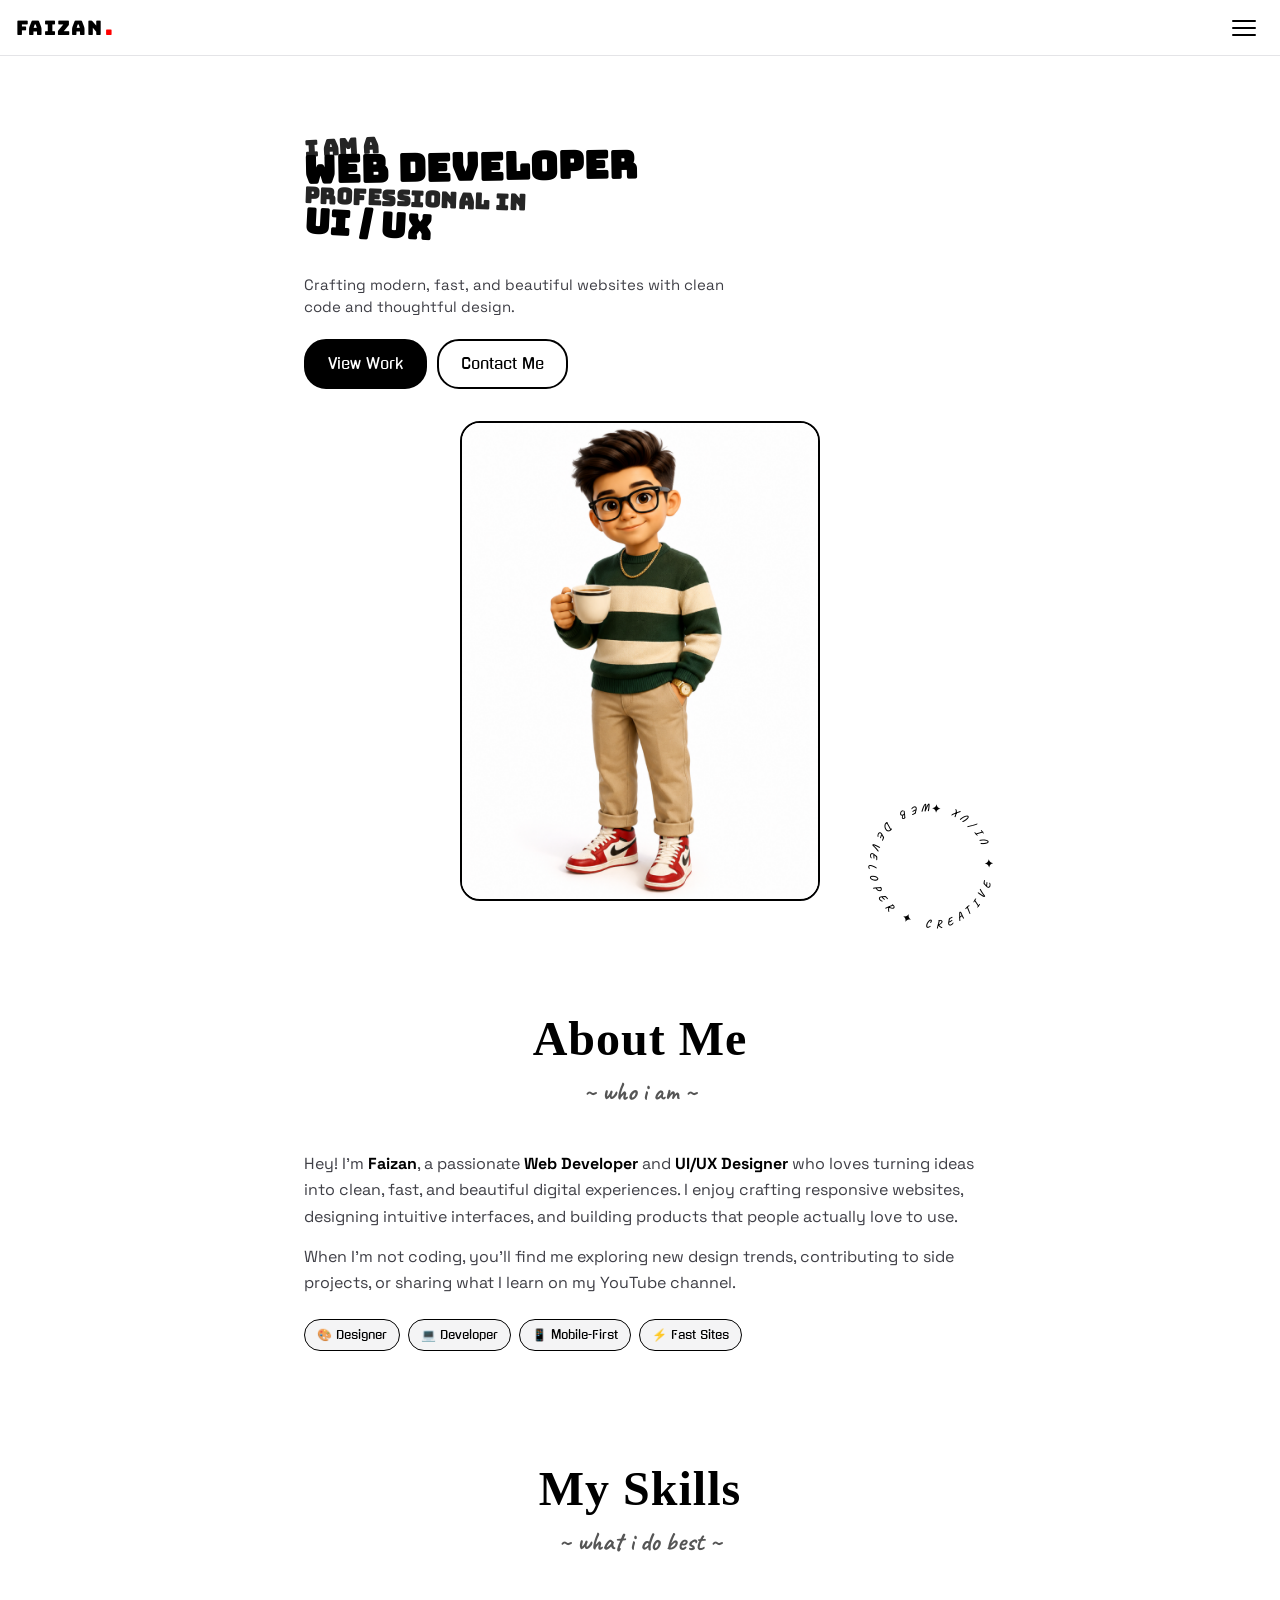
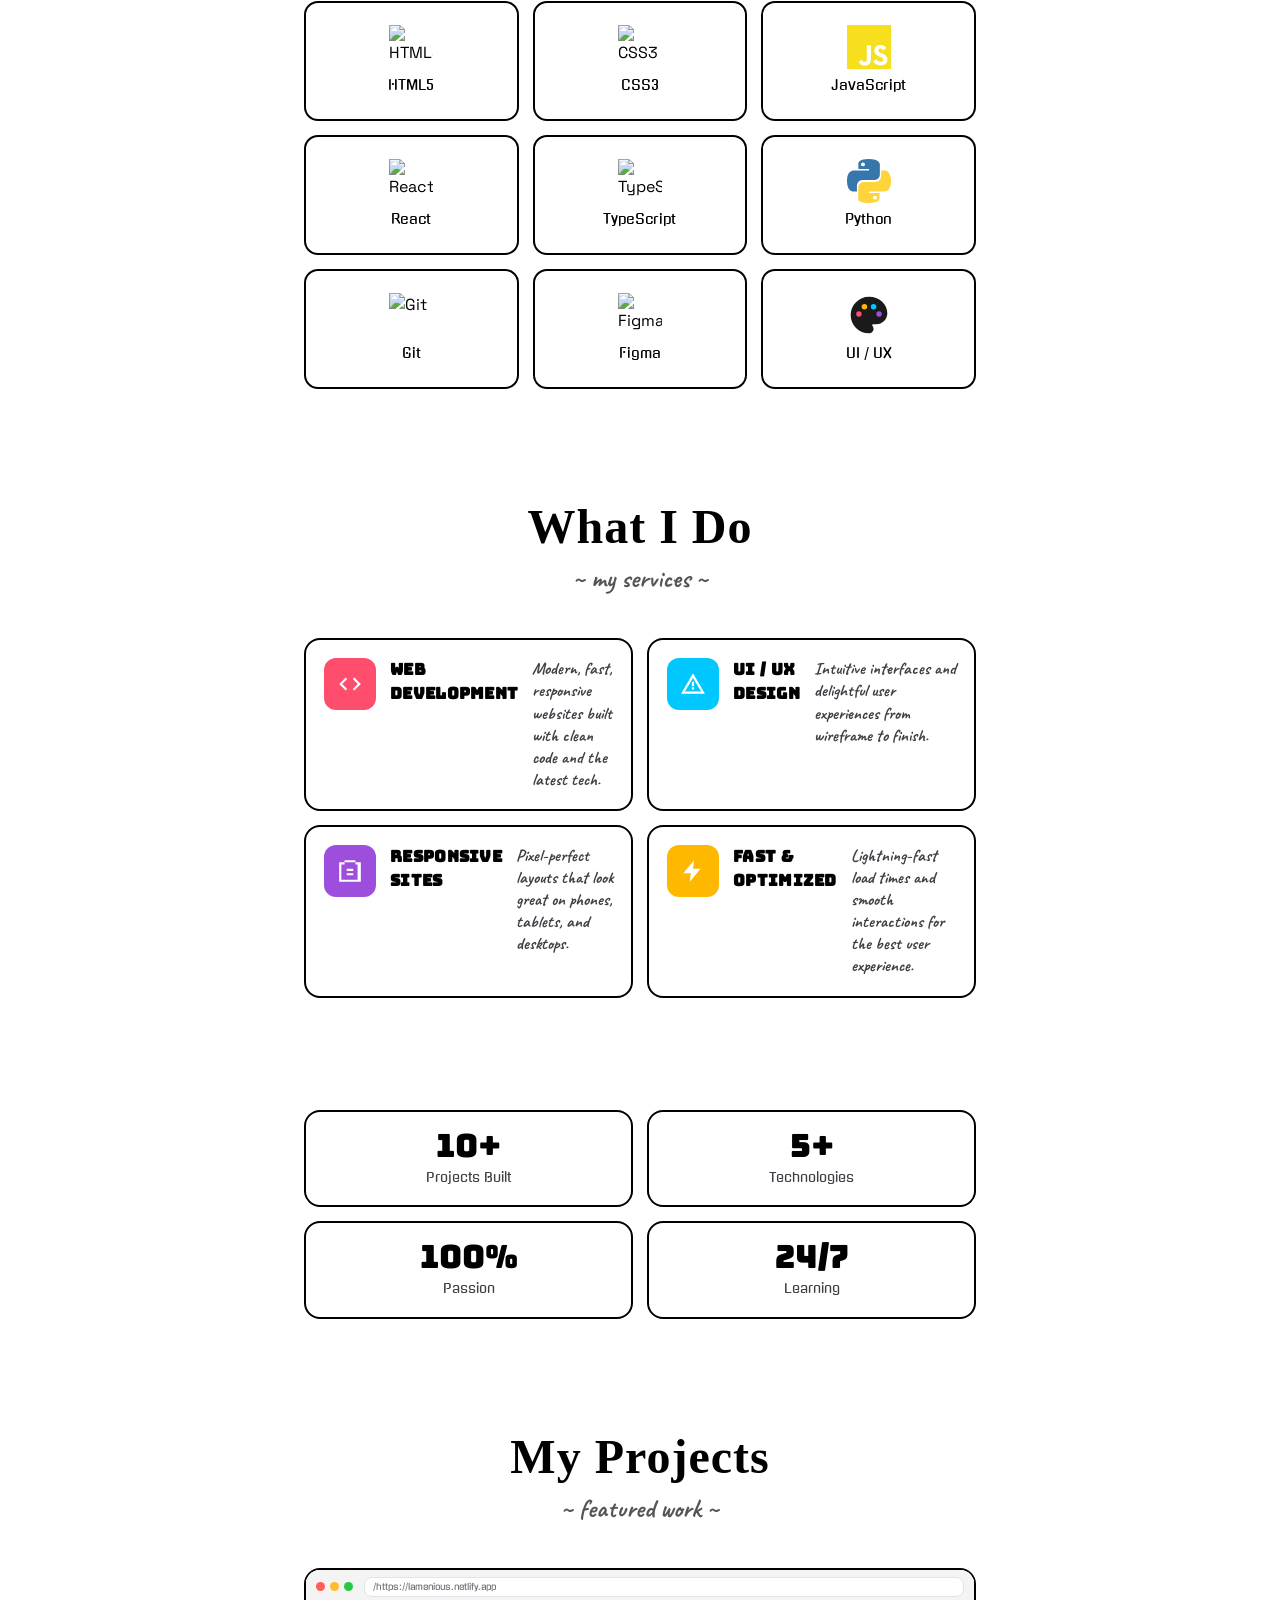
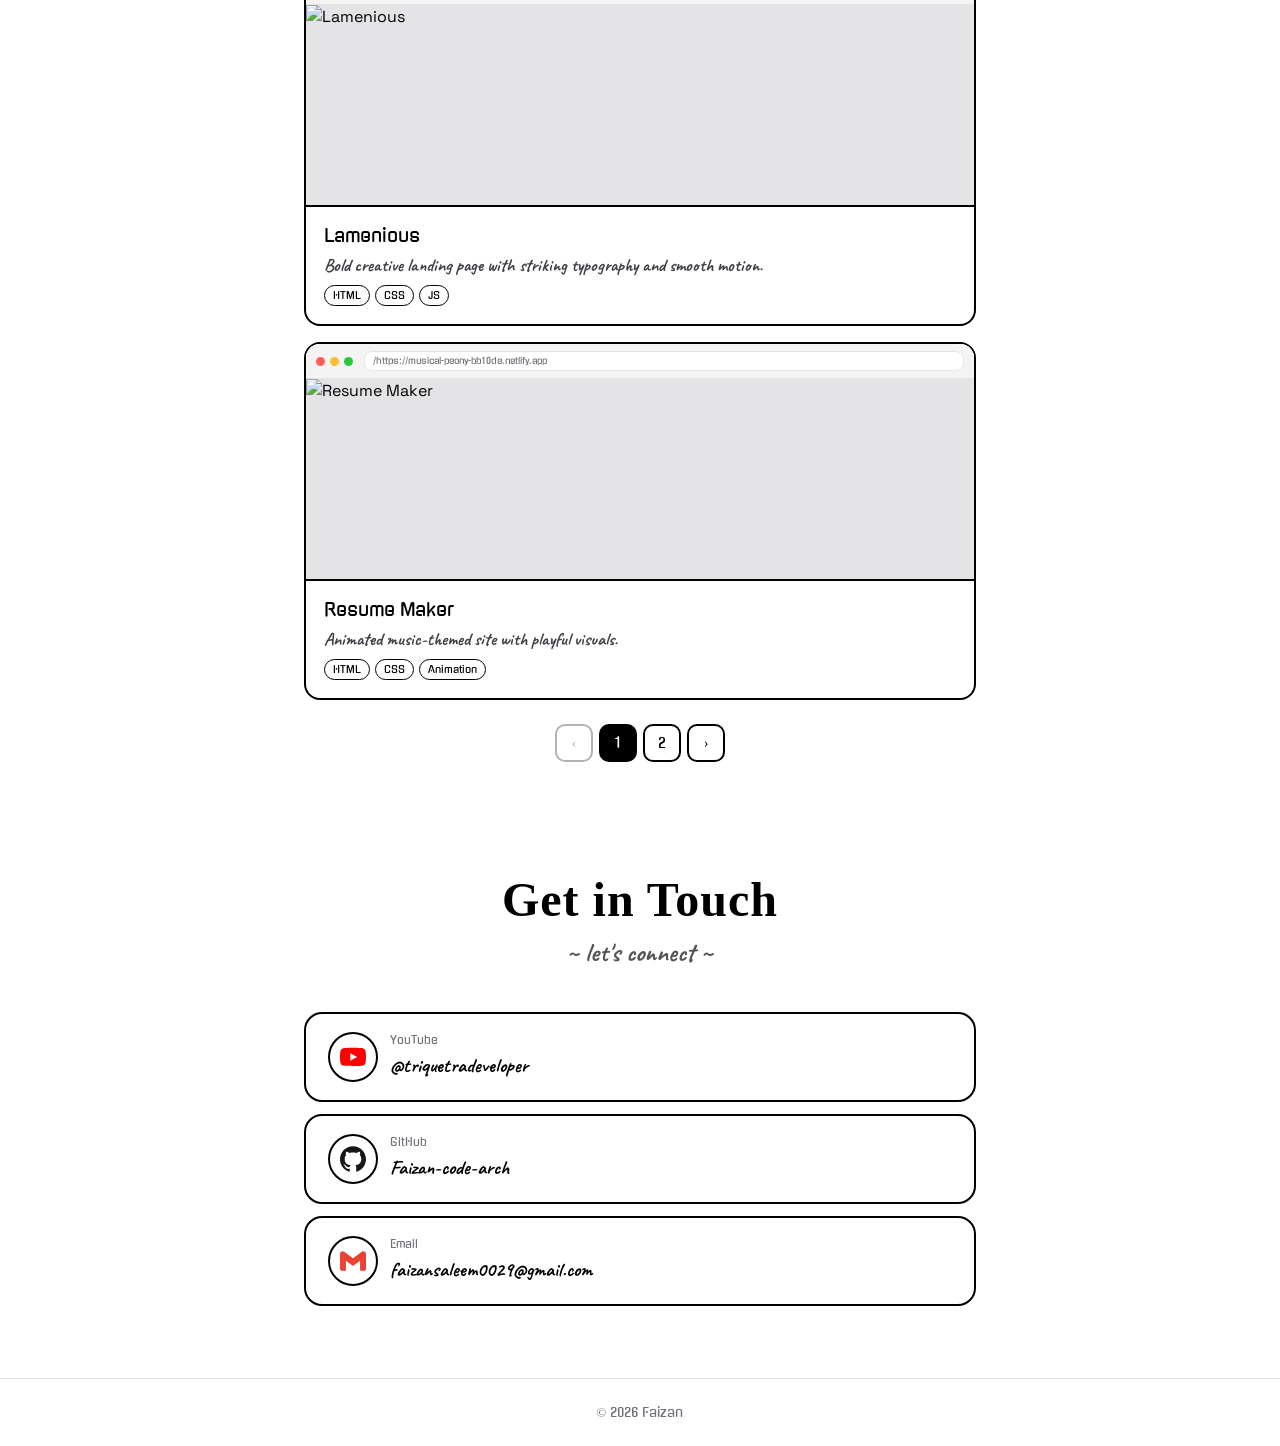
==== mobile.html @ 418adf4b "adding code adding code" ====
<!DOCTYPE html>
<html lang="en">
<head>
  <meta charset="UTF-8">
  <meta name="viewport" content="width=device-width, initial-scale=1.0, maximum-scale=5.0, viewport-fit=cover">
  <meta name="theme-color" content="#000000">
  <title>Faizan — Web Developer & UI/UX Designer</title>
  <meta name="description" content="Portfolio of Faizan, a web developer and UI/UX designer.">
  <link rel="stylesheet" href="./css/mobile.css">
  <script>
    // Mask URL: remove mobile.html from address bar so it shows the clean URL
    (function () {
      try {
        var path = window.location.pathname;
        var cleanPath = path.replace(/mobile\.html.*$/, '') || '/';
        var cleanUrl = window.location.origin + cleanPath + window.location.search + window.location.hash;
        window.history.replaceState({ page: 'mobile' }, '', cleanUrl);
      } catch (e) {}
    })();

    // If opened on desktop, offer to go to full desktop version
    (function () {
      if (window.innerWidth >= 1024) {
        if (confirm('Open desktop version?')) {
          window.location.replace('index.html');
        }
      }
    })();
  </script>
  <link rel="preconnect" href="https://fonts.googleapis.com">
  <link rel="preconnect" href="https://fonts.gstatic.com" crossorigin>
  <link href="https://fonts.googleapis.com/css2?family=Bungee&family=Caveat:wght@400;700&family=Permanent+Marker&family=Space+Grotesk:wght@400;500;700&family=Gugi&display=swap" rel="stylesheet">
</head>
<body>
  <header class="m-header">
    <a href="#home" class="m-logo">
      <span>Faizan</span><span class="m-logo-dot">.</span>
    </a>
    <button class="m-menu-btn" id="mMenuBtn" aria-label="Toggle menu" aria-expanded="false">
      <span></span><span></span><span></span>
    </button>
  </header>

  <nav class="m-nav" id="mNav">
    <a href="#home" class="m-nav-link">Home</a>
    <a href="#about" class="m-nav-link">About</a>
    <a href="#skills" class="m-nav-link">Skills</a>
    <a href="#services" class="m-nav-link">Services</a>
    <a href="#projects" class="m-nav-link">Projects</a>
    <a href="#contact" class="m-nav-link">Contact</a>
  </nav>

  <main class="m-main">
    <!-- HOME -->
    <section id="home" class="m-section m-home">
      <div class="m-home-text">
        <h1 class="m-home-title">
          <span class="m-title-1">I am a</span>
          <span class="m-title-2">Web Developer</span>
          <span class="m-title-3">Professional in</span>
          <span class="m-title-4">UI / UX</span>
        </h1>
        <p class="m-home-desc">Crafting modern, fast, and beautiful websites with clean code and thoughtful design.</p>
        <div class="m-home-actions">
          <a href="#projects" class="m-btn m-btn-primary">View Work</a>
          <a href="#contact" class="m-btn m-btn-outline">Contact Me</a>
        </div>
      </div>
      <div class="m-home-image">
        <div class="m-image-wrap">
          <img src="images/image-10.png" alt="Faizan" />
        </div>
        <div class="m-circular" aria-hidden="true">
          <svg viewBox="0 0 200 200">
            <defs>
              <path id="mFullCircle" d="M 100,5 A 95,95 0 1,0 100,195 A 95,95 0 1,0 100,5" fill="none"/>
            </defs>
            <text font-family="'Caveat', cursive" font-size="17" font-weight="700" fill="#000" letter-spacing="2">
              <textPath href="#mFullCircle" textLength="597" lengthAdjust="spacing">WEB DEVELOPER ✦ CREATIVE ✦ UI/UX ✦</textPath>
            </text>
          </svg>
        </div>
      </div>
    </section>

    <!-- ABOUT -->
    <section id="about" class="m-section m-about">
      <div class="m-section-head">
        <h2 class="m-section-title">About Me</h2>
        <p class="m-section-sub">~ who i am ~</p>
      </div>
      <div class="m-about-content">
        <p class="m-about-text">
          Hey! I'm <strong>Faizan</strong>, a passionate <strong>Web Developer</strong> and
          <strong>UI/UX Designer</strong> who loves turning ideas into clean, fast, and beautiful
          digital experiences. I enjoy crafting responsive websites, designing intuitive interfaces,
          and building products that people actually love to use.
        </p>
        <p class="m-about-text">
          When I'm not coding, you'll find me exploring new design trends, contributing to side
          projects, or sharing what I learn on my YouTube channel.
        </p>
        <div class="m-about-tags">
          <span class="m-about-tag">🎨 Designer</span>
          <span class="m-about-tag">💻 Developer</span>
          <span class="m-about-tag">📱 Mobile-First</span>
          <span class="m-about-tag">⚡ Fast Sites</span>
        </div>
      </div>
    </section>

    <!-- SKILLS -->
    <section id="skills" class="m-section m-skills">
      <div class="m-section-head">
        <h2 class="m-section-title">My Skills</h2>
        <p class="m-section-sub">~ what i do best ~</p>
      </div>
      <div class="m-skills-grid">
        <div class="m-skill-card">
          <img src="https://devicons.io/devicons/icons/html-5.svg" alt="HTML5" loading="lazy" />
          <span>HTML5</span>
        </div>
        <div class="m-skill-card">
          <img src="https://devicons.io/devicons/icons/css.svg" alt="CSS3" loading="lazy" />
          <span>CSS3</span>
        </div>
        <div class="m-skill-card">
          <svg viewBox="0 0 24 24" xmlns="http://www.w3.org/2000/svg"><path fill="#F7DF1E" d="M0 0h24v24H0V0zm22.034 18.276c-.175-1.095-.888-2.015-3.003-2.873-.736-.345-1.554-.585-1.797-1.14-.091-.33-.105-.51-.046-.705.15-.646.915-.84 1.515-.66.39.12.75.42.976.9 1.034-.676 1.034-.676 1.755-1.125-.27-.42-.405-.6-.586-.78-.63-.705-1.469-1.065-2.834-1.034l-.705.089c-.676.165-1.32.525-1.71 1.005-1.14 1.291-.811 3.541.569 4.471 1.365 1.02 3.361 1.244 3.616 2.205.24 1.17-.87 1.545-1.966 1.41-.811-.18-1.26-.586-1.755-1.336l-1.83 1.051c.21.48.45.689.81 1.109 1.74 1.756 6.09 1.666 6.871-1.004.029-.09.24-.705.074-1.65zm-8.983-7.245h-2.248c0 1.938-.009 3.864-.009 5.805 0 1.232.063 2.363-.138 2.711-.33.689-1.18.601-1.566.48-.396-.196-.597-.466-.83-.855-.063-.105-.11-.196-.127-.196l-1.825 1.125c.305.63.75 1.172 1.324 1.517.855.51 2.004.675 3.207.405.783-.226 1.458-.691 1.811-1.411.51-.93.402-2.07.397-3.346.012-2.054 0-4.109 0-6.179z"/></svg>
          <span>JavaScript</span>
        </div>
        <div class="m-skill-card">
          <img src="https://devicons.io/devicons/icons/react.svg" alt="React" loading="lazy" />
          <span>React</span>
        </div>
        <div class="m-skill-card">
          <img src="https://devicons.io/devicons/icons/typescript-icon.svg" alt="TypeScript" loading="lazy" />
          <span>TypeScript</span>
        </div>
        <div class="m-skill-card">
          <svg viewBox="0 0 24 24" xmlns="http://www.w3.org/2000/svg"><path fill="#3776AB" d="M11.914 0C5.82 0 6.2 2.656 6.2 2.656l.007 2.752h5.814v.826H3.9S0 5.789 0 11.856c0 6.067 3.387 5.834 3.387 5.834h2.034v-2.81s-.108-3.387 3.387-3.387h5.834s3.282.052 3.282-3.225V3.115S18.282 0 11.914 0zM8.708 1.85a1.082 1.082 0 1 1 0 2.164 1.082 1.082 0 0 1 0-2.164z"/><path fill="#FFD43B" d="M12.086 24c6.094 0 5.714-2.656 5.714-2.656l-.007-2.752h-5.814v-.826h8.121s3.9.435 3.9-5.632c0-6.067-3.387-5.834-3.387-5.834h-2.034v2.81s.108 3.387-3.387 3.387H9.412s-3.282-.052-3.282 3.225v6.34S5.718 24 12.086 24zm3.206-1.85a1.082 1.082 0 1 1 0-2.164 1.082 1.082 0 0 1 0 2.164z"/></svg>
          <span>Python</span>
        </div>
        <div class="m-skill-card">
          <img src="https://devicons.io/devicons/icons/git-icon.svg" alt="Git" loading="lazy" />
          <span>Git</span>
        </div>
        <div class="m-skill-card">
          <img src="https://devicons.io/devicons/icons/figma.svg" alt="Figma" loading="lazy" />
          <span>Figma</span>
        </div>
        <div class="m-skill-card">
          <svg viewBox="0 0 24 24" xmlns="http://www.w3.org/2000/svg">
            <path fill="#1a1a1a" d="M12 2C6.49 2 2 6.49 2 12s4.49 10 10 10c1.38 0 2.5-1.12 2.5-2.5 0-.61-.23-1.2-.64-1.67-.08-.1-.13-.21-.13-.33 0-.28.22-.5.5-.5H16c3.31 0 6-2.69 6-6 0-4.96-4.49-9-10-9z"/>
            <circle cx="6.5" cy="11.5" r="1.5" fill="#ff4d6d"/>
            <circle cx="9.5" cy="7.5" r="1.5" fill="#ffb800"/>
            <circle cx="14.5" cy="7.5" r="1.5" fill="#00c8ff"/>
            <circle cx="17.5" cy="11.5" r="1.5" fill="#9d4edd"/>
          </svg>
          <span>UI / UX</span>
        </div>
      </div>
    </section>

    <!-- SERVICES -->
    <section id="services" class="m-section m-services">
      <div class="m-section-head">
        <h2 class="m-section-title">What I Do</h2>
        <p class="m-section-sub">~ my services ~</p>
      </div>
      <div class="m-services-grid">
        <div class="m-service-card">
          <div class="m-service-icon" style="background:#ff4d6d">
            <svg viewBox="0 0 24 24"><path fill="#fff" d="M9.4 16.6 4.8 12l4.6-4.6L8 6l-6 6 6 6 1.4-1.4zm5.2 0 4.6-4.6-4.6-4.6L16 6l6 6-6 6-1.4-1.4z"/></svg>
          </div>
          <h3 class="m-service-name">Web Development</h3>
          <p class="m-service-desc">Modern, fast, responsive websites built with clean code and the latest tech.</p>
        </div>
        <div class="m-service-card">
          <div class="m-service-icon" style="background:#00c8ff">
            <svg viewBox="0 0 24 24"><path fill="#fff" d="M12 2 1 21h22L12 2zm0 4.5L19.5 19h-15L12 6.5zM11 10v4h2v-4h-2zm0 5v2h2v-2h-2z"/></svg>
          </div>
          <h3 class="m-service-name">UI / UX Design</h3>
          <p class="m-service-desc">Intuitive interfaces and delightful user experiences from wireframe to finish.</p>
        </div>
        <div class="m-service-card">
          <div class="m-service-icon" style="background:#9d4edd">
            <svg viewBox="0 0 24 24"><path fill="#fff" d="M7 2v2H2v18h20V4h-5V2H7zm12 4v14H4V6h16V6zM7 6V4h10v2H7zm2 4h6v2H9v-2zm0 4h6v2H9v-2z"/></svg>
          </div>
          <h3 class="m-service-name">Responsive Sites</h3>
          <p class="m-service-desc">Pixel-perfect layouts that look great on phones, tablets, and desktops.</p>
        </div>
        <div class="m-service-card">
          <div class="m-service-icon" style="background:#ffb800">
            <svg viewBox="0 0 24 24"><path fill="#fff" d="M13 2 3 14h7l-1 8 10-12h-7l1-8z"/></svg>
          </div>
          <h3 class="m-service-name">Fast & Optimized</h3>
          <p class="m-service-desc">Lightning-fast load times and smooth interactions for the best user experience.</p>
        </div>
      </div>
    </section>

    <!-- STATS -->
    <section id="stats" class="m-section m-stats">
      <div class="m-stats-grid">
        <div class="m-stat-card">
          <div class="m-stat-num">10+</div>
          <div class="m-stat-label">Projects Built</div>
        </div>
        <div class="m-stat-card">
          <div class="m-stat-num">5+</div>
          <div class="m-stat-label">Technologies</div>
        </div>
        <div class="m-stat-card">
          <div class="m-stat-num">100%</div>
          <div class="m-stat-label">Passion</div>
        </div>
        <div class="m-stat-card">
          <div class="m-stat-num">24/7</div>
          <div class="m-stat-label">Learning</div>
        </div>
      </div>
    </section>

    <!-- PROJECTS -->
    <section id="projects" class="m-section m-projects">
      <div class="m-section-head">
        <h2 class="m-section-title">My Projects</h2>
        <p class="m-section-sub">~ featured work ~</p>
      </div>
      <div class="m-projects-grid" id="mProjectsGrid"></div>
      <div class="m-pagination" id="mPagination"></div>
    </section>

    <!-- CONTACT -->
    <section id="contact" class="m-section m-contact">
      <div class="m-section-head">
        <h2 class="m-section-title">Get in Touch</h2>
        <p class="m-section-sub">~ let's connect ~</p>
      </div>
      <div class="m-contact-grid">
        <a class="m-contact-card" href="https://www.youtube.com/@triquetradeveloper" target="_blank" rel="noopener noreferrer">
          <div class="m-contact-icon">
            <svg viewBox="0 0 24 24"><path fill="#FF0000" d="M23.498 6.186a3.016 3.016 0 0 0-2.122-2.136C19.505 3.545 12 3.545 12 3.545s-7.505 0-9.377.505A3.017 3.017 0 0 0 .502 6.186C0 8.07 0 12 0 12s0 3.93.502 5.814a3.016 3.016 0 0 0 2.122 2.136c1.871.505 9.376.505 9.376.505s7.505 0 9.377-.505a3.015 3.015 0 0 0 2.122-2.136C24 15.93 24 12 24 12s0-3.93-.502-5.814zM9.545 15.568V8.432L15.818 12l-6.273 3.568z"/></svg>
          </div>
          <div class="m-contact-info">
            <div class="m-contact-label">YouTube</div>
            <div class="m-contact-value">@triquetradeveloper</div>
          </div>
        </a>
        <a class="m-contact-card" href="https://github.com/Faizan-code-arch" target="_blank" rel="noopener noreferrer">
          <div class="m-contact-icon">
            <svg viewBox="0 0 24 24"><path fill="#181717" d="M12 .297c-6.63 0-12 5.373-12 12 0 5.303 3.438 9.8 8.205 11.385.6.113.82-.258.82-.577 0-.285-.01-1.04-.015-2.04-3.338.724-4.042-1.61-4.042-1.61C4.422 18.07 3.633 17.7 3.633 17.7c-1.087-.744.084-.729.084-.729 1.205.084 1.838 1.236 1.838 1.236 1.07 1.835 2.809 1.305 3.495.998.108-.776.417-1.305.76-1.605-2.665-.3-5.466-1.332-5.466-5.93 0-1.31.465-2.38 1.235-3.22-.135-.303-.54-1.523.105-3.176 0 0 1.005-.322 3.3 1.23.96-.267 1.98-.399 3-.405 1.02.006 2.04.138 3 .405 2.28-1.552 3.285-1.23 3.285-1.23.645 1.653.24 2.873.12 3.176.765.84 1.23 1.91 1.23 3.22 0 4.61-2.805 5.625-5.475 5.92.42.36.81 1.096.81 2.22 0 1.606-.015 2.896-.015 3.286 0 .315.21.69.825.57C20.565 22.092 24 17.592 24 12.297c0-6.627-5.373-12-12-12"/></svg>
          </div>
          <div class="m-contact-info">
            <div class="m-contact-label">GitHub</div>
            <div class="m-contact-value">Faizan-code-arch</div>
          </div>
        </a>
        <a class="m-contact-card" href="mailto:faizansaleem0029@gmail.com">
          <div class="m-contact-icon">
            <svg viewBox="0 0 24 24"><path fill="#EA4335" d="M24 5.457v13.909c0 .904-.732 1.636-1.636 1.636h-3.819V11.73L12 16.64l-6.545-4.91v9.272H1.636A1.636 1.636 0 0 1 0 19.366V5.457c0-2.023 2.309-3.178 3.927-1.964L5.455 4.64 12 9.548l6.545-4.91 1.528-1.145C21.69 2.28 24 3.434 24 5.457z"/></svg>
          </div>
          <div class="m-contact-info">
            <div class="m-contact-label">Email</div>
            <div class="m-contact-value">faizansaleem0029@gmail.com</div>
          </div>
        </a>
      </div>
    </section>
  </main>

  <footer class="m-footer">
    <p>© 2026 Faizan</p>
  </footer>

  <script>
    // Mobile menu
    (function () {
      const btn = document.getElementById('mMenuBtn');
      const nav = document.getElementById('mNav');
      btn.addEventListener('click', () => {
        const open = nav.classList.toggle('open');
        btn.classList.toggle('open', open);
        btn.setAttribute('aria-expanded', open ? 'true' : 'false');
      });
      nav.querySelectorAll('a').forEach(a => {
        a.addEventListener('click', () => {
          nav.classList.remove('open');
          btn.classList.remove('open');
          btn.setAttribute('aria-expanded', 'false');
        });
      });
    })();

    // Projects
    (function () {
      const PROJECTS = [
        { id: 'd-lamenious',  name: 'Lamenious',      desc: 'Bold creative landing page with striking typography and smooth motion.', tags: ['HTML','CSS','JS'],          url: 'https://lamenious.netlify.app/',            thumb: 'https://faizancode.vercel.app/projects/lamenious.png' },
        { id: 'd-musical',    name: 'Resume Maker',   desc: 'Animated music-themed site with playful visuals.',                       tags: ['HTML','CSS','Animation'],    url: 'https://musical-peony-bb10de.netlify.app/', thumb: 'https://faizancode.vercel.app/projects/resume-ok.png' },
        { id: 'd-math',       name: 'Mathematichian', desc: 'Interactive math learning experience with dark UI.',                     tags: ['JS','Education','UI'],       url: 'https://mathematichian.netlify.app/',      thumb: 'https://faizancode.vercel.app/projects/mathematichian.png' },
        { id: 'd-mellifluous',name: 'Mellifluous Kitten', desc: 'Smooth, elegant portfolio with soft aesthetic.',                   tags: ['HTML','CSS','Portfolio'],    url: 'https://mellifluous-kitten-7ba131.netlify.app/', thumb: 'https://faizancode.vercel.app/projects/clientforge.png' }
      ];

      function esc(s) { return String(s).replace(/[&<>"']/g, c => ({'&':'&amp;','<':'&lt;','>':'&gt;','"':'&quot;',"'":'&#39;'}[c])); }

      function cardHTML(p, i) {
        const tags = p.tags.map(t => `<span class="m-tag">${esc(t)}</span>`).join('');
        return `<a class="m-project-card" href="${esc(p.url)}" target="_blank" rel="noopener noreferrer" style="animation-delay: ${(0.1 + i * 0.08).toFixed(2)}s">
          <div class="m-project-preview">
            <div class="m-browser-bar"><span class="m-dot red"></span><span class="m-dot yellow"></span><span class="m-dot green"></span><span class="m-url">${esc(p.url)}</span></div>
            <div class="m-preview-img">
              <img src="${esc(p.thumb)}" alt="${esc(p.name)}" loading="lazy" />
            </div>
          </div>
          <div class="m-project-info">
            <div class="m-project-name">${esc(p.name)}</div>
            <div class="m-project-desc">${esc(p.desc)}</div>
            <div class="m-project-tags">${tags}</div>
          </div>
        </a>`;
      }

      const PER_PAGE = 2;
      let page = 1;

      function render() {
        const grid = document.getElementById('mProjectsGrid');
        if (!grid) return;
        const total = Math.max(1, Math.ceil(PROJECTS.length / PER_PAGE));
        page = Math.min(page, total);
        const start = (page - 1) * PER_PAGE;
        grid.innerHTML = PROJECTS.slice(start, start + PER_PAGE).map((p, i) => cardHTML(p, start + i)).join('');
        renderPag(total);
      }

      function renderPag(total) {
        const el = document.getElementById('mPagination');
        if (!el) return;
        if (total <= 1) { el.innerHTML = ''; return; }
        let html = '<button class="m-page-btn" data-page="prev"' + (page <= 1 ? ' disabled' : '') + '>‹</button>';
        for (let i = 1; i <= total; i++) {
          html += '<button class="m-page-btn' + (i === page ? ' m-page-active' : '') + '" data-page="' + i + '">' + i + '</button>';
        }
        html += '<button class="m-page-btn" data-page="next"' + (page >= total ? ' disabled' : '') + '>›</button>';
        el.innerHTML = html;
      }

      document.getElementById('mPagination').addEventListener('click', e => {
        const btn = e.target.closest('.m-page-btn');
        if (!btn || btn.disabled) return;
        const total = Math.max(1, Math.ceil(PROJECTS.length / PER_PAGE));
        const p = btn.dataset.page;
        if (p === 'prev' && page > 1) page--;
        else if (p === 'next' && page < total) page++;
        else if (p !== 'prev' && p !== 'next') page = parseInt(p);
        else return;
        render();
      });

      render();
    })();
  </script>
</body>
</html>
---- css/mobile.css ----
/* =============================================
   MOBILE PORTFOLIO — Clean & Fast
   ============================================= */

*, *::before, *::after {
  box-sizing: border-box;
  margin: 0;
  padding: 0;
}

html {
  -webkit-text-size-adjust: 100%;
  scroll-behavior: smooth;
}

body {
  font-family: 'Space Grotesk', system-ui, -apple-system, sans-serif;
  background: #fff;
  color: #000;
  line-height: 1.5;
  overflow-x: hidden;
  min-height: 100vh;
  -webkit-tap-highlight-color: transparent;
}

a { color: inherit; text-decoration: none; }
button { font: inherit; cursor: pointer; border: none; background: none; }
img { max-width: 100%; height: auto; display: block; }
ul, ol { list-style: none; }

/* =============================================
   HEADER + HAMBURGER
   ============================================= */
.m-header {
  position: sticky;
  top: 0;
  z-index: 100;
  display: flex;
  align-items: center;
  justify-content: space-between;
  height: 56px;
  padding: 0 16px;
  background: rgba(255, 255, 255, 0.96);
  backdrop-filter: blur(10px);
  -webkit-backdrop-filter: blur(10px);
  border-bottom: 1px solid #e4e4e7;
}

.m-logo {
  font-family: 'Bungee', cursive;
  font-size: 20px;
  letter-spacing: 1px;
  display: flex;
  align-items: baseline;
}

.m-logo-dot { color: #ff0000; margin-left: 2px; }

.m-menu-btn {
  display: flex;
  flex-direction: column;
  justify-content: center;
  gap: 5px;
  width: 40px;
  height: 40px;
  padding: 8px;
}

.m-menu-btn span {
  display: block;
  width: 100%;
  height: 2px;
  background: #000;
  border-radius: 2px;
  transition: transform 0.3s ease, opacity 0.3s ease;
}

.m-menu-btn.open span:nth-child(1) {
  transform: translateY(7px) rotate(45deg);
}
.m-menu-btn.open span:nth-child(2) { opacity: 0; }
.m-menu-btn.open span:nth-child(3) {
  transform: translateY(-7px) rotate(-45deg);
}

/* =============================================
   NAVIGATION
   ============================================= */
.m-nav {
  position: fixed;
  top: 56px;
  left: 0;
  right: 0;
  background: #fff;
  border-bottom: 1px solid #e4e4e7;
  padding: 12px 16px;
  display: flex;
  flex-direction: column;
  gap: 4px;
  transform: translateY(-150%);
  transition: transform 0.3s ease;
  z-index: 99;
  box-shadow: 0 8px 20px rgba(0,0,0,0.08);
}

.m-nav.open { transform: translateY(0); }

.m-nav-link {
  display: block;
  padding: 12px 16px;
  font-family: 'Gugi', cursive;
  font-size: 16px;
  border-radius: 10px;
  transition: background 0.2s ease, color 0.2s ease;
}

.m-nav-link:active,
.m-nav-link:hover {
  background: #000;
  color: #fff;
}

/* =============================================
   MAIN
   ============================================= */
.m-main {
  max-width: 600px;
  margin: 0 auto;
  padding: 0 16px;
}

.m-section {
  padding: 48px 0 32px;
}

.m-section-head {
  text-align: center;
  margin-bottom: 32px;
}

.m-section-title {
  font-family: 'Permanent Marker', cursive;
  font-size: 36px;
  line-height: 1.1;
  letter-spacing: 1px;
  margin-bottom: 6px;
}

.m-section-sub {
  font-family: 'Caveat', cursive;
  font-size: 22px;
  font-weight: 700;
  color: #555;
}

/* =============================================
   HOME
   ============================================= */
.m-home {
  display: flex;
  flex-direction: column;
  gap: 32px;
  padding-top: 32px;
  padding-bottom: 48px;
}

.m-home-text { order: 1; }

.m-home-title {
  font-weight: 700;
  line-height: 1.1;
  margin-bottom: 16px;
}

.m-home-title span {
  display: block;
}

/* "I am a" + "Web Developer" — bold marker feel */
.m-title-1,
.m-title-2 {
  font-family: 'Permanent Marker', 'Bungee', cursive;
}

/* "Professional in" + "UI / UX" — blocky display feel */
.m-title-3,
.m-title-4 {
  font-family: 'Bungee', 'Permanent Marker', cursive;
  letter-spacing: 0.5px;
}

.m-title-1 { font-size: 22px; transform: rotate(-3deg); opacity: 0.85; }
.m-title-2 { font-size: 32px; transform: rotate(-1deg); margin-bottom: 6px; }
.m-title-3 { font-size: 18px; transform: rotate(2deg); margin-top: 10px; opacity: 0.85; }
.m-title-4 { font-size: 28px; transform: rotate(3deg); }

.m-home-desc {
  font-size: 15px;
  color: #3f3f46;
  margin-bottom: 20px;
  max-width: 420px;
}

.m-home-actions {
  display: flex;
  flex-wrap: wrap;
  gap: 10px;
}

.m-btn {
  display: inline-flex;
  align-items: center;
  justify-content: center;
  padding: 12px 22px;
  border-radius: 22px;
  font-family: 'Gugi', cursive;
  font-size: 15px;
  border: 2px solid #000;
  min-height: 44px;
  transition: transform 0.15s ease, background 0.2s ease, color 0.2s ease, box-shadow 0.2s ease;
}

.m-btn:active { transform: scale(0.96); }

.m-btn-primary { background: #000; color: #fff; }
.m-btn-primary:active { background: #00c8ff; border-color: #00c8ff; }

.m-btn-outline { background: #fff; color: #000; }
.m-btn-outline:active { background: #000; color: #fff; }

.m-home-image {
  order: 2;
  position: relative;
  display: flex;
  justify-content: center;
}

.m-image-wrap {
  width: 100%;
  max-width: 280px;
  aspect-ratio: 432.2 / 576.26;
  border: 2px solid #000;
  border-radius: 20px;
  overflow: hidden;
}

.m-image-wrap img {
  width: 100%;
  height: 100%;
  object-fit: cover;
}

.m-circular {
  position: absolute;
  bottom: -20px;
  right: 10px;
  width: 100px;
  height: 100px;
  pointer-events: none;
  animation: mRotate 18s linear infinite;
}

.m-circular svg { width: 100%; height: 100%; }

@keyframes mRotate {
  from { transform: rotate(0deg); }
  to   { transform: rotate(360deg); }
}

/* =============================================
   SKILLS
   ============================================= */
.m-skills-grid {
  display: grid;
  grid-template-columns: repeat(2, 1fr);
  gap: 10px;
}

.m-skill-card {
  display: flex;
  flex-direction: column;
  align-items: center;
  justify-content: center;
  gap: 6px;
  padding: 14px 6px;
  border: 2px solid #000;
  border-radius: 14px;
  background: #fff;
  min-height: 100px;
  transition: transform 0.15s ease, box-shadow 0.2s ease;
}

.m-skill-card:active { transform: scale(0.97); }

.m-skill-card svg,
.m-skill-card img {
  width: 36px;
  height: 36px;
  display: block;
}

.m-skill-card span {
  font-family: 'Gugi', cursive;
  font-size: 12px;
  text-align: center;
}

/* =============================================
   PROJECTS
   ============================================= */
.m-projects-grid {
  display: flex;
  flex-direction: column;
  gap: 16px;
}

.m-project-card {
  display: block;
  border: 2px solid #000;
  border-radius: 16px;
  overflow: hidden;
  background: #fff;
  color: inherit;
  animation: mCardIn 0.4s ease-out both;
  transition: transform 0.15s ease, box-shadow 0.2s ease;
}

.m-project-card:active { transform: scale(0.98); }

@keyframes mCardIn {
  from { opacity: 0; transform: translateY(16px); }
  to   { opacity: 1; transform: translateY(0); }
}

.m-project-preview {
  background: #fafafa;
  border-bottom: 2px solid #000;
}

.m-browser-bar {
  display: flex;
  align-items: center;
  gap: 5px;
  padding: 7px 10px;
  background: #f4f4f5;
  border-bottom: 1px solid #e4e4e7;
}

.m-dot {
  width: 9px;
  height: 9px;
  border-radius: 50%;
  flex-shrink: 0;
}
.m-dot.red    { background: #ff5f57; }
.m-dot.yellow { background: #ffbd2e; }
.m-dot.green  { background: #28c940; }

.m-url {
  font-family: 'Gugi', cursive;
  font-size: 9px;
  color: #71717a;
  background: #fff;
  border: 1px solid #e4e4e7;
  border-radius: 8px;
  padding: 2px 8px;
  margin-left: 6px;
  flex: 1;
  min-width: 0;
  white-space: nowrap;
  overflow: hidden;
  text-overflow: ellipsis;
  direction: rtl;
  text-align: left;
}

.m-preview-img {
  height: 160px;
  background: #e4e4e7;
  overflow: hidden;
}

.m-preview-img img {
  width: 100%;
  height: 100%;
  object-fit: cover;
  display: block;
}

.m-project-info { padding: 12px 14px 14px; }

.m-project-name {
  font-family: 'Gugi', cursive;
  font-size: 16px;
  color: #000;
  margin-bottom: 4px;
}

.m-project-desc {
  font-family: 'Caveat', cursive;
  font-size: 16px;
  font-weight: 700;
  color: #3f3f46;
  line-height: 1.3;
  margin-bottom: 8px;
}

.m-project-tags {
  display: flex;
  gap: 5px;
  flex-wrap: wrap;
}

.m-tag {
  font-family: 'Gugi', cursive;
  font-size: 10px;
  padding: 2px 8px;
  border: 1px solid #000;
  border-radius: 14px;
  background: #fff;
  color: #000;
}

.m-pagination {
  display: flex;
  align-items: center;
  justify-content: center;
  gap: 6px;
  margin-top: 24px;
}

.m-page-btn {
  font-family: 'Gugi', cursive;
  font-size: 14px;
  width: 38px;
  height: 38px;
  border: 2px solid #000;
  border-radius: 10px;
  background: #fff;
  color: #000;
  transition: background 0.2s ease, color 0.2s ease, transform 0.15s ease;
  display: flex;
  align-items: center;
  justify-content: center;
}

.m-page-btn:active:not(:disabled) { transform: scale(0.92); }
.m-page-btn:disabled { opacity: 0.3; }
.m-page-btn.m-page-active { background: #000; color: #fff; }

/* =============================================
   CONTACT
   ============================================= */
.m-contact-grid {
  display: flex;
  flex-direction: column;
  gap: 12px;
}

.m-contact-card {
  display: flex;
  align-items: center;
  gap: 12px;
  padding: 14px 16px;
  border: 2px solid #000;
  border-radius: 18px;
  background: #fff;
  color: #000;
  transition: transform 0.15s ease, background 0.2s ease;
}

.m-contact-card:active { transform: scale(0.98); background: #fafafa; }

.m-contact-icon {
  width: 42px;
  height: 42px;
  display: flex;
  align-items: center;
  justify-content: center;
  flex-shrink: 0;
  background: #fff;
  border: 2px solid #000;
  border-radius: 50%;
}

.m-contact-icon svg { width: 22px; height: 22px; display: block; }

.m-contact-info { flex: 1; min-width: 0; }
.m-contact-label {
  font-family: 'Gugi', cursive;
  font-size: 11px;
  color: #71717a;
  margin-bottom: 1px;
}
.m-contact-value {
  font-family: 'Caveat', cursive;
  font-size: 16px;
  font-weight: 700;
  color: #000;
  word-break: break-word;
}

/* =============================================
   ABOUT
   ============================================= */
.m-about-content {
  display: flex;
  flex-direction: column;
  gap: 14px;
}

.m-about-text {
  font-size: 15px;
  color: #3f3f46;
  line-height: 1.65;
}

.m-about-text strong {
  color: #000;
  font-weight: 700;
}

.m-about-tags {
  display: flex;
  flex-wrap: wrap;
  gap: 8px;
  margin-top: 8px;
}

.m-about-tag {
  display: inline-block;
  padding: 6px 12px;
  background: #f4f4f5;
  border: 1.5px solid #000;
  border-radius: 20px;
  font-family: 'Gugi', cursive;
  font-size: 12px;
  color: #000;
}

/* =============================================
   SERVICES
   ============================================= */
.m-services-grid {
  display: flex;
  flex-direction: column;
  gap: 12px;
}

.m-service-card {
  display: flex;
  align-items: flex-start;
  gap: 14px;
  padding: 16px;
  border: 2px solid #000;
  border-radius: 16px;
  background: #fff;
  transition: transform 0.15s ease, box-shadow 0.2s ease;
}

.m-service-card:active {
  transform: scale(0.98);
  box-shadow: 0 4px 10px rgba(0,0,0,0.1);
}

.m-service-icon {
  width: 48px;
  height: 48px;
  border-radius: 12px;
  display: flex;
  align-items: center;
  justify-content: center;
  flex-shrink: 0;
}

.m-service-icon svg {
  width: 24px;
  height: 24px;
  display: block;
}

.m-service-name {
  font-family: 'Bungee', cursive;
  font-size: 15px;
  color: #000;
  margin-bottom: 4px;
  letter-spacing: 0.3px;
}

.m-service-desc {
  font-family: 'Caveat', cursive;
  font-size: 16px;
  font-weight: 700;
  color: #3f3f46;
  line-height: 1.3;
}

/* =============================================
   STATS
   ============================================= */
.m-stats-grid {
  display: grid;
  grid-template-columns: repeat(2, 1fr);
  gap: 10px;
}

.m-stat-card {
  padding: 18px 12px;
  border: 2px solid #000;
  border-radius: 16px;
  background: #fff;
  text-align: center;
  transition: transform 0.15s ease, background 0.2s ease;
}

.m-stat-card:active {
  transform: scale(0.97);
  background: #fafafa;
}

.m-stat-num {
  font-family: 'Bungee', cursive;
  font-size: 28px;
  color: #000;
  line-height: 1;
  margin-bottom: 6px;
}

.m-stat-label {
  font-family: 'Gugi', cursive;
  font-size: 12px;
  color: #3f3f46;
}

/* =============================================
   FOOTER
   ============================================= */
.m-footer {
  text-align: center;
  padding: 24px 16px;
  border-top: 1px solid #e4e4e7;
  font-family: 'Gugi', cursive;
  font-size: 13px;
  color: #71717a;
  margin-top: 24px;
}

/* =============================================
   RESPONSIVE — VERY SMALL PHONES (≤ 360px)
   ============================================= */
@media (max-width: 360px) {
  .m-main { padding: 0 12px; }
  .m-section { padding: 40px 0 24px; }
  .m-section-title { font-size: 30px; }
  .m-section-sub { font-size: 19px; }

  .m-title-1, .m-title-3 { font-size: 18px; }
  .m-title-2 { font-size: 26px; }
  .m-title-4 { font-size: 24px; }

  .m-skills-grid { gap: 8px; }
  .m-skill-card { padding: 12px 4px; min-height: 90px; }
  .m-skill-card svg, .m-skill-card img { width: 30px; height: 30px; }
  .m-skill-card span { font-size: 11px; }

  .m-preview-img { height: 130px; }
  .m-project-name { font-size: 15px; }
  .m-project-desc { font-size: 14px; }

  .m-contact-value { font-size: 14px; }
  .m-btn { padding: 10px 18px; font-size: 14px; }

  .m-image-wrap { max-width: 220px; }
  .m-circular { width: 80px; height: 80px; bottom: -15px; }

  .m-stat-num { font-size: 24px; }
  .m-service-name { font-size: 14px; }
  .m-service-desc { font-size: 14px; }
  .m-about-text { font-size: 14px; }
}

/* =============================================
   RESPONSIVE — TABLET (≥ 600px)
   ============================================= */
@media (min-width: 600px) {
  .m-main { max-width: 720px; padding: 0 24px; }
  .m-section { padding: 64px 0 48px; }
  .m-section-head { margin-bottom: 40px; }
  .m-section-title { font-size: 48px; }
  .m-section-sub { font-size: 26px; }

  .m-title-1, .m-title-3 { font-size: 22px; }
  .m-title-2 { font-size: 38px; }
  .m-title-4 { font-size: 34px; }

  .m-skills-grid { grid-template-columns: repeat(3, 1fr); gap: 14px; }
  .m-skill-card { padding: 18px 8px; min-height: 120px; }
  .m-skill-card svg, .m-skill-card img { width: 44px; height: 44px; }
  .m-skill-card span { font-size: 14px; }

  .m-preview-img { height: 200px; }
  .m-project-info { padding: 16px 18px 18px; }
  .m-project-name { font-size: 18px; }
  .m-project-desc { font-size: 18px; }

  .m-contact-card { padding: 18px 22px; }
  .m-contact-icon { width: 50px; height: 50px; }
  .m-contact-icon svg { width: 26px; height: 26px; }
  .m-contact-value { font-size: 20px; }

  .m-image-wrap { max-width: 360px; }
  .m-circular { width: 130px; height: 130px; bottom: -30px; right: -20px; }

  .m-services-grid { display: grid; grid-template-columns: repeat(2, 1fr); gap: 14px; }
  .m-service-card { padding: 18px; }
  .m-service-icon { width: 52px; height: 52px; }
  .m-service-icon svg { width: 26px; height: 26px; }
  .m-service-name { font-size: 16px; }
  .m-service-desc { font-size: 17px; }

  .m-stats-grid { gap: 14px; }
  .m-stat-num { font-size: 32px; }
  .m-stat-label { font-size: 13px; }

  .m-about-text { font-size: 16px; }
}
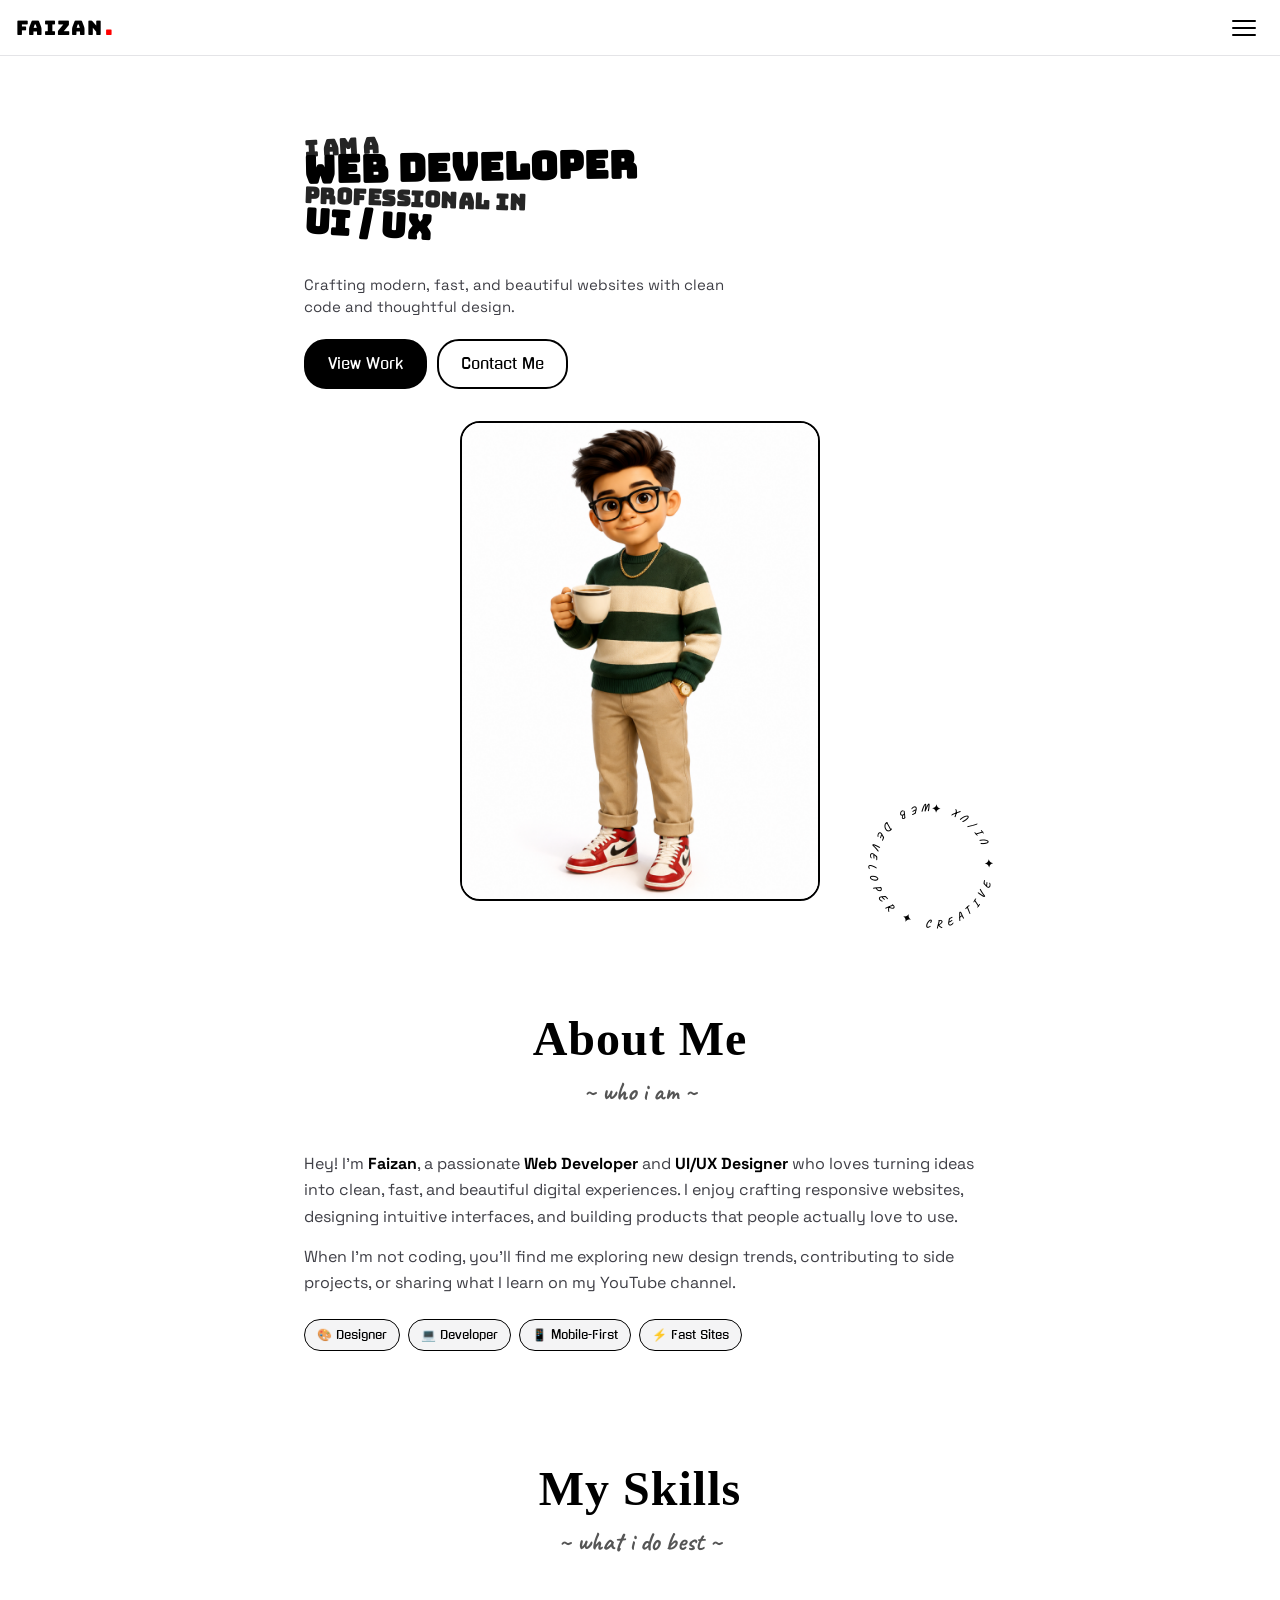
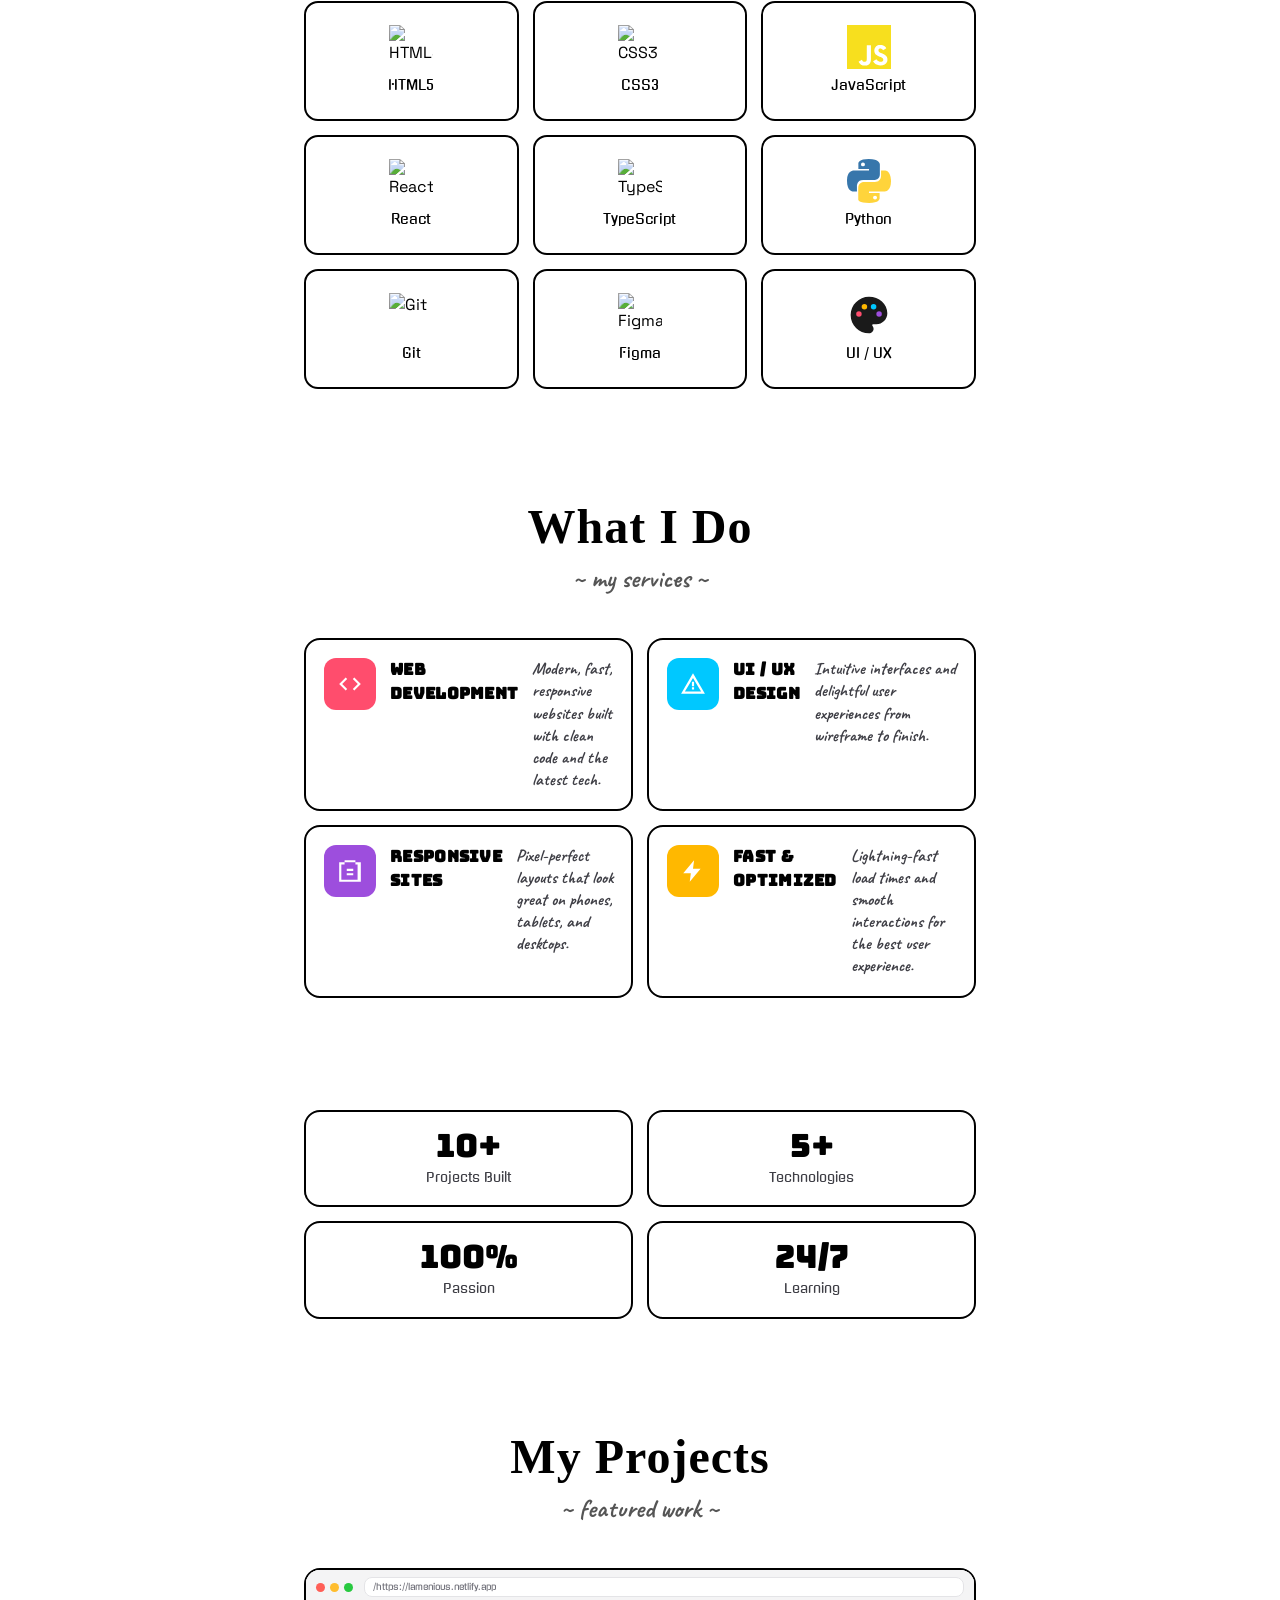
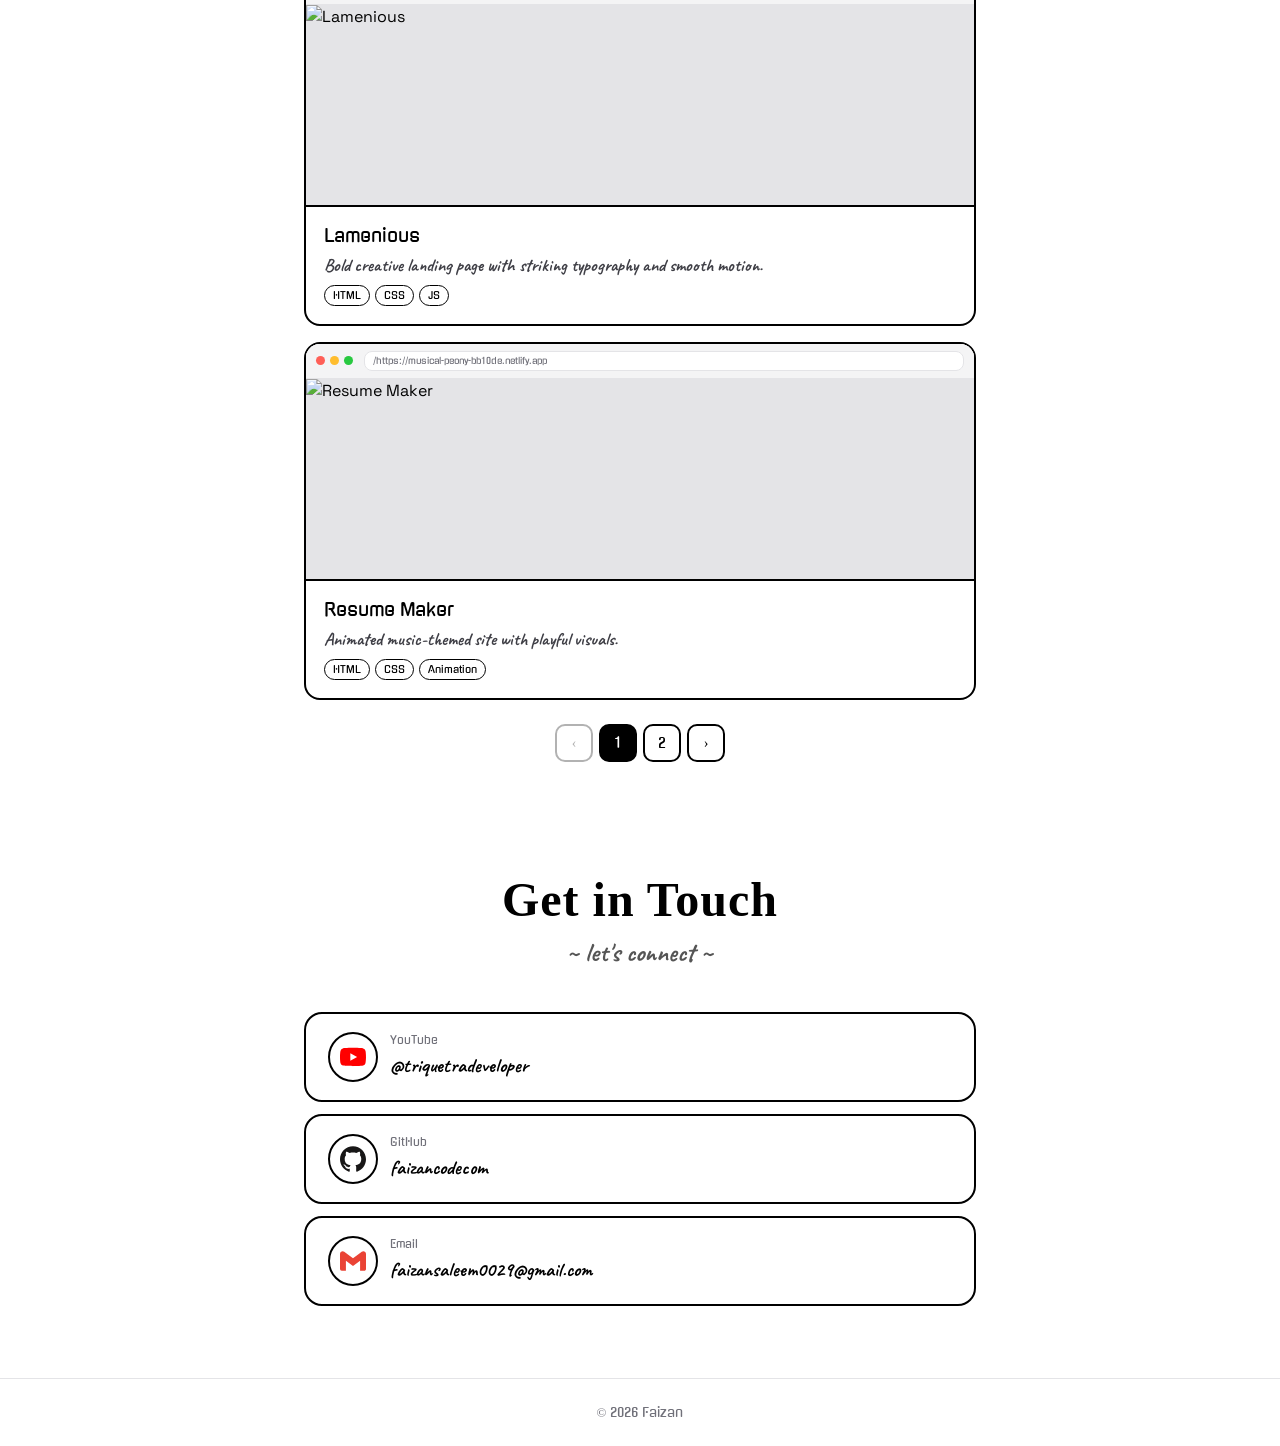
==== commit 1daba572: "update name update name" ====
--- a/mobile.html
+++ b/mobile.html
@@ -247,13 +247,13 @@
             <div class="m-contact-value">@triquetradeveloper</div>
           </div>
         </a>
-        <a class="m-contact-card" href="https://github.com/Faizan-code-arch" target="_blank" rel="noopener noreferrer">
+        <a class="m-contact-card" href="https://github.com/faizancodecom" target="_blank" rel="noopener noreferrer">
           <div class="m-contact-icon">
             <svg viewBox="0 0 24 24"><path fill="#181717" d="M12 .297c-6.63 0-12 5.373-12 12 0 5.303 3.438 9.8 8.205 11.385.6.113.82-.258.82-.577 0-.285-.01-1.04-.015-2.04-3.338.724-4.042-1.61-4.042-1.61C4.422 18.07 3.633 17.7 3.633 17.7c-1.087-.744.084-.729.084-.729 1.205.084 1.838 1.236 1.838 1.236 1.07 1.835 2.809 1.305 3.495.998.108-.776.417-1.305.76-1.605-2.665-.3-5.466-1.332-5.466-5.93 0-1.31.465-2.38 1.235-3.22-.135-.303-.54-1.523.105-3.176 0 0 1.005-.322 3.3 1.23.96-.267 1.98-.399 3-.405 1.02.006 2.04.138 3 .405 2.28-1.552 3.285-1.23 3.285-1.23.645 1.653.24 2.873.12 3.176.765.84 1.23 1.91 1.23 3.22 0 4.61-2.805 5.625-5.475 5.92.42.36.81 1.096.81 2.22 0 1.606-.015 2.896-.015 3.286 0 .315.21.69.825.57C20.565 22.092 24 17.592 24 12.297c0-6.627-5.373-12-12-12"/></svg>
           </div>
           <div class="m-contact-info">
             <div class="m-contact-label">GitHub</div>
-            <div class="m-contact-value">Faizan-code-arch</div>
+            <div class="m-contact-value">faizancodecom</div>
           </div>
         </a>
         <a class="m-contact-card" href="mailto:faizansaleem0029@gmail.com">
